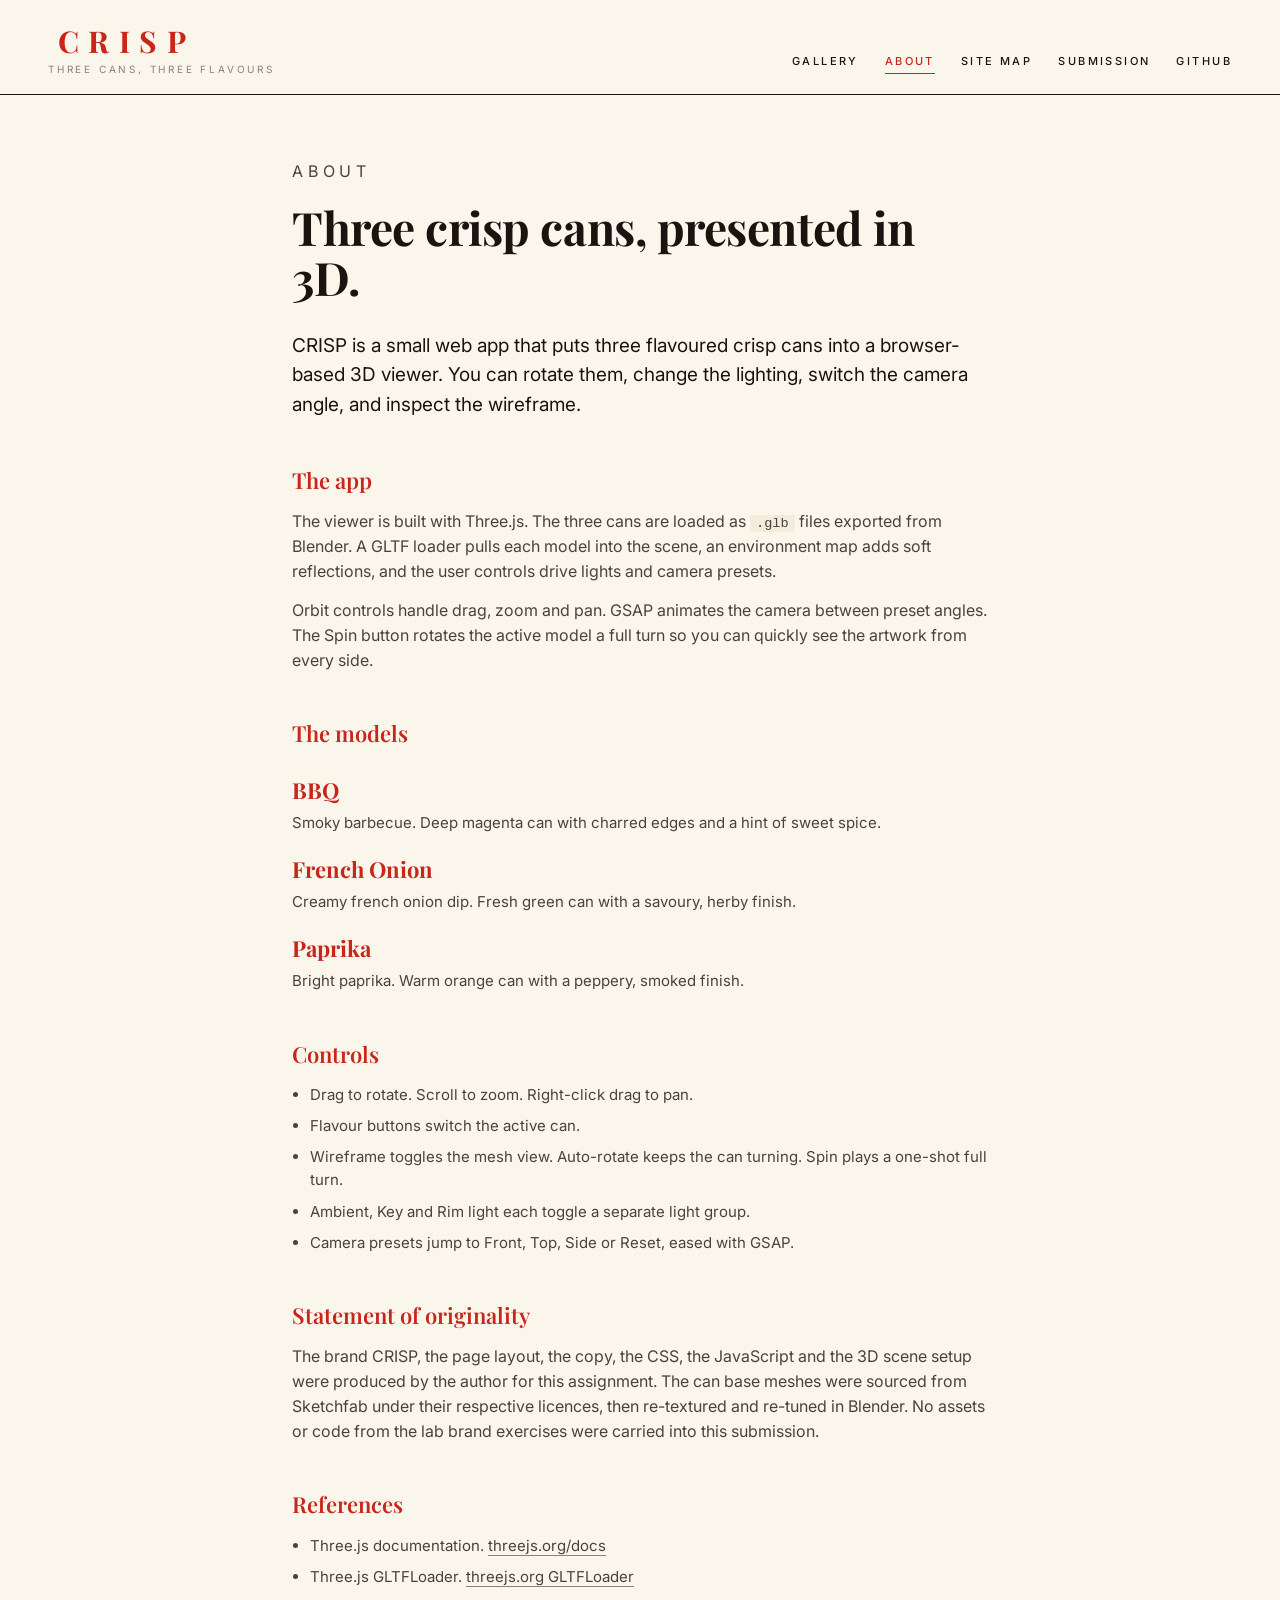
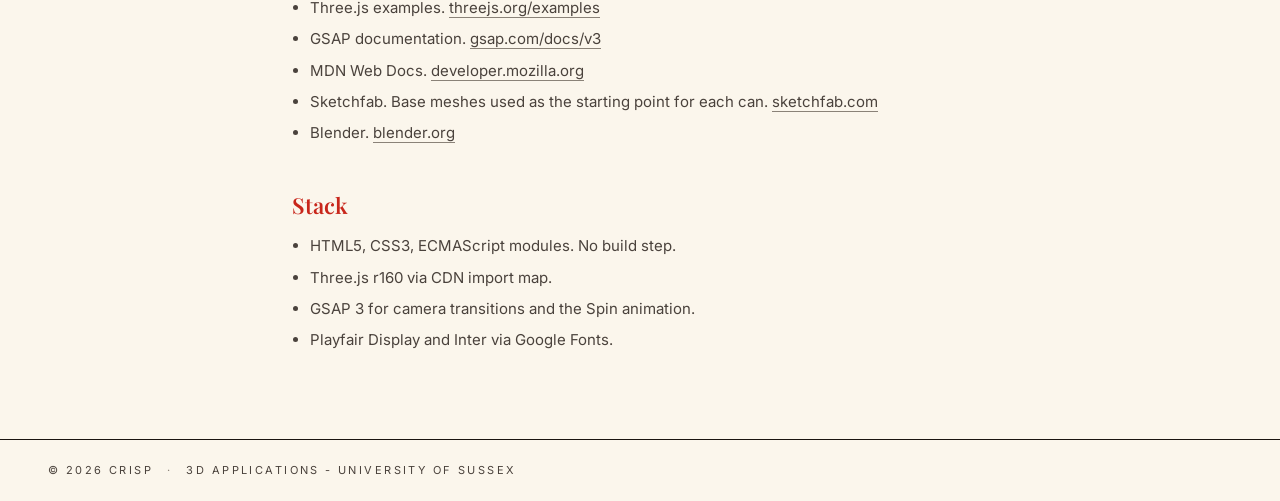
==== about.html @ ce74f546 "Initial commit" ====
<!doctype html>
<html lang="en">
<head>
  <meta charset="utf-8" />
  <meta name="viewport" content="width=device-width, initial-scale=1" />
  <title>About - CRISP</title>
  <link rel="preconnect" href="https://fonts.googleapis.com" />
  <link rel="preconnect" href="https://fonts.gstatic.com" crossorigin />
  <link href="https://fonts.googleapis.com/css2?family=Playfair+Display:wght@500;600;700;800&family=Inter:wght@300;400;500;600&display=swap" rel="stylesheet" />
  <link rel="stylesheet" href="css/style.css" />
</head>
<body>
  <header class="site-header">
    <a class="logo" href="index.html">
      <span class="logo-mark">CRISP</span>
      <span class="logo-strap">Three cans, three flavours</span>
    </a>
    <nav class="site-nav" aria-label="Primary">
      <a href="index.html">Gallery</a>
      <a href="about.html" class="is-active">About</a>
      <a href="sitemap.html">Site Map</a>
      <a href="submission.html">Submission</a>
      <a href="https://github.com/n70y/3DModel" target="_blank" rel="noopener">GitHub</a>
    </nav>
  </header>

  <main class="prose">
    <article>
      <p class="eyebrow">About</p>
      <h1>Three crisp cans, presented in 3D.</h1>
      <p class="lede">
        CRISP is a small web app that puts three flavoured crisp cans into a
        browser-based 3D viewer. You can rotate them, change the lighting,
        switch the camera angle, and inspect the wireframe.
      </p>

      <h2>The app</h2>
      <p>
        The viewer is built with Three.js. The three cans are loaded as
        <code>.glb</code> files exported from Blender. A GLTF loader pulls
        each model into the scene, an environment map adds soft reflections,
        and the user controls drive lights and camera presets.
      </p>
      <p>
        Orbit controls handle drag, zoom and pan. GSAP animates the camera
        between preset angles. The Spin button rotates the active model a
        full turn so you can quickly see the artwork from every side.
      </p>

      <h2>The models</h2>
      <dl class="model-list">
        <dt>BBQ</dt><dd>Smoky barbecue. Deep magenta can with charred edges and a hint of sweet spice.</dd>
        <dt>French Onion</dt><dd>Creamy french onion dip. Fresh green can with a savoury, herby finish.</dd>
        <dt>Paprika</dt><dd>Bright paprika. Warm orange can with a peppery, smoked finish.</dd>
      </dl>


      <h2>Controls</h2>
      <ul class="refs">
        <li>Drag to rotate. Scroll to zoom. Right-click drag to pan.</li>
        <li>Flavour buttons switch the active can.</li>
        <li>Wireframe toggles the mesh view. Auto-rotate keeps the can turning. Spin plays a one-shot full turn.</li>
        <li>Ambient, Key and Rim light each toggle a separate light group.</li>
        <li>Camera presets jump to Front, Top, Side or Reset, eased with GSAP.</li>
      </ul>

      <h2>Statement of originality</h2>
      <p>
        The brand CRISP, the page layout, the copy, the CSS, the JavaScript
        and the 3D scene setup were produced by the author for this
        assignment. The can base meshes were sourced from Sketchfab under
        their respective licences, then re-textured and re-tuned in Blender.
        No assets or code from the lab brand exercises were carried into
        this submission.
      </p>

      <h2>References</h2>
      <ul class="refs">
        <li>Three.js documentation. <a href="https://threejs.org/docs/" target="_blank" rel="noopener">threejs.org/docs</a></li>
        <li>Three.js GLTFLoader. <a href="https://threejs.org/docs/#examples/en/loaders/GLTFLoader" target="_blank" rel="noopener">threejs.org GLTFLoader</a></li>
        <li>Three.js examples. <a href="https://threejs.org/examples/" target="_blank" rel="noopener">threejs.org/examples</a></li>
        <li>GSAP documentation. <a href="https://gsap.com/docs/v3/" target="_blank" rel="noopener">gsap.com/docs/v3</a></li>
        <li>MDN Web Docs. <a href="https://developer.mozilla.org/" target="_blank" rel="noopener">developer.mozilla.org</a></li>
        <li>Sketchfab. Base meshes used as the starting point for each can. <a href="https://sketchfab.com/" target="_blank" rel="noopener">sketchfab.com</a></li>
        <li>Blender. <a href="https://www.blender.org/" target="_blank" rel="noopener">blender.org</a></li>
      </ul>

      <h2>Stack</h2>
      <ul class="refs">
        <li>HTML5, CSS3, ECMAScript modules. No build step.</li>
        <li>Three.js r160 via CDN import map.</li>
        <li>GSAP 3 for camera transitions and the Spin animation.</li>
        <li>Playfair Display and Inter via Google Fonts.</li>
      </ul>
    </article>
  </main>

  <footer class="site-footer">
    <span>&copy; 2026 CRISP</span>
    <span class="dot">&middot;</span>
    <span>3D Applications - University of Sussex</span>
  </footer>
</body>
</html>
---- css/style.css ----
:root {
  --ink: #1a1410;
  --ink-soft: #4a423c;
  --ink-faint: #8a8278;
  --paper: #fbf6ec;
  --paper-warm: #f3ecdc;
  --accent: #c8261b;
  --accent-soft: #e8a92a;
  --rule: #1a1410;
  --serif: "Playfair Display", "Times New Roman", Georgia, serif;
  --sans: "Inter", -apple-system, BlinkMacSystemFont, "Segoe UI", Helvetica, Arial, sans-serif;
}

* { box-sizing: border-box; }

html, body {
  margin: 0;
  padding: 0;
  background: var(--paper);
  color: var(--ink);
  font-family: var(--sans);
  font-size: 15px;
  line-height: 1.55;
  -webkit-font-smoothing: antialiased;
}

body {
  display: flex;
  flex-direction: column;
  min-height: 100vh;
}

a { color: inherit; text-decoration: none; }
a:hover { color: var(--accent); }

.site-header {
  display: flex;
  align-items: flex-end;
  justify-content: space-between;
  padding: 26px 48px 20px;
  border-bottom: 1px solid var(--rule);
  background: var(--paper);
}

.logo { display: flex; flex-direction: column; line-height: 1; }
.logo-mark {
  font-family: var(--serif);
  font-size: 30px;
  font-weight: 700;
  letter-spacing: 0.32em;
  text-indent: 0.32em;
  color: var(--accent);
}
.logo-strap {
  margin-top: 8px;
  font-size: 10px;
  text-transform: uppercase;
  letter-spacing: 0.28em;
  color: var(--ink-faint);
}

.site-nav {
  display: flex;
  gap: 26px;
  font-size: 11px;
  text-transform: uppercase;
  letter-spacing: 0.22em;
  font-weight: 500;
}
.site-nav a {
  padding-bottom: 3px;
  border-bottom: 1px solid transparent;
  transition: border-color 0.2s, color 0.2s;
}
.site-nav a:hover { color: var(--accent); border-bottom-color: var(--accent); }
.site-nav a.is-active { color: var(--accent); border-bottom-color: var(--accent); }

.site-footer {
  margin-top: auto;
  padding: 22px 48px;
  border-top: 1px solid var(--rule);
  font-size: 11px;
  text-transform: uppercase;
  letter-spacing: 0.22em;
  color: var(--ink-soft);
  display: flex;
  gap: 14px;
  align-items: center;
  background: var(--paper);
}
.site-footer .dot { color: var(--ink-faint); }

.stage {
  flex: 1;
  display: grid;
  grid-template-columns: 1fr 380px;
  min-height: 0;
}

.viewer {
  position: relative;
  border-right: 1px solid var(--rule);
  background:
    radial-gradient(ellipse 70% 55% at 50% 60%, #fff6e0 0%, var(--paper-warm) 55%, var(--paper) 100%);
  overflow: hidden;
  transition: background 0.4s ease;
}
body.is-wireframe .viewer {
  background:
    radial-gradient(ellipse 70% 55% at 50% 60%, #fffaf0 0%, #ece2cc 55%, #fbf6ec 100%);
}

.canvas-host {
  position: absolute;
  inset: 0;
}
.canvas-host canvas {
  display: block;
  width: 100% !important;
  height: 100% !important;
}

.viewer-hint {
  position: absolute;
  bottom: 18px;
  left: 24px;
  margin: 0;
  font-size: 10px;
  text-transform: uppercase;
  letter-spacing: 0.22em;
  color: var(--ink-faint);
}

.loading {
  position: absolute;
  inset: 0;
  display: grid;
  place-items: center;
  font-size: 11px;
  text-transform: uppercase;
  letter-spacing: 0.28em;
  color: var(--ink-faint);
  pointer-events: none;
  transition: opacity 0.35s ease;
}
.loading.is-hidden { opacity: 0; }

.panel {
  padding: 36px 36px 36px 40px;
  display: flex;
  flex-direction: column;
  gap: 26px;
  overflow-y: auto;
  background: var(--paper);
}

.eyebrow {
  margin: 0;
  font-size: 10px;
  text-transform: uppercase;
  letter-spacing: 0.3em;
  color: var(--ink-faint);
}

.model-name {
  font-family: var(--serif);
  font-weight: 700;
  font-size: 52px;
  line-height: 1;
  margin: 10px 0 12px;
  letter-spacing: -0.005em;
  color: var(--accent);
}
.model-desc {
  margin: 0 0 4px;
  font-size: 14px;
  color: var(--ink-soft);
  max-width: 32ch;
}

.control-group { display: flex; flex-direction: column; gap: 10px; }
.control-title {
  margin: 0;
  font-size: 10px;
  text-transform: uppercase;
  letter-spacing: 0.28em;
  color: var(--ink-faint);
  font-weight: 600;
}

.model-select {
  display: flex;
  gap: 0;
  border: 1px solid var(--ink);
  border-radius: 2px;
  overflow: hidden;
}
.select-btn {
  flex: 1;
  padding: 11px 8px;
  background: transparent;
  border: none;
  border-right: 1px solid var(--ink);
  font-family: var(--serif);
  font-size: 16px;
  font-weight: 600;
  letter-spacing: 0.04em;
  cursor: pointer;
  color: var(--ink);
  transition: background 0.2s, color 0.2s;
}
.select-btn:last-child { border-right: none; }
.select-btn:hover { background: var(--accent-soft); color: var(--ink); }
.select-btn.is-active { background: var(--accent); color: var(--paper); }

.control-row { display: flex; flex-wrap: wrap; gap: 6px; }
.ctrl-btn {
  flex: 1 1 auto;
  min-width: 0;
  padding: 9px 12px;
  background: transparent;
  border: 1px solid var(--ink);
  border-radius: 2px;
  font-family: var(--sans);
  font-size: 11px;
  font-weight: 500;
  text-transform: uppercase;
  letter-spacing: 0.18em;
  cursor: pointer;
  color: var(--ink);
  transition: background 0.18s, color 0.18s, border-color 0.18s;
}
.ctrl-btn:hover { background: var(--ink); color: var(--paper); }
.ctrl-btn.is-active { background: var(--accent); border-color: var(--accent); color: var(--paper); }

.prose {
  max-width: 760px;
  margin: 0 auto;
  padding: 64px 32px 80px;
}
.prose article > p.eyebrow { margin-bottom: 18px; }
.prose h1 {
  font-family: var(--serif);
  font-weight: 700;
  font-size: 46px;
  line-height: 1.1;
  letter-spacing: -0.01em;
  margin: 0 0 28px;
  color: var(--ink);
}
.prose h2 {
  font-family: var(--serif);
  font-weight: 600;
  font-size: 22px;
  margin: 44px 0 12px;
  color: var(--accent);
}
.prose p { margin: 0 0 14px; font-size: 16px; color: var(--ink-soft); }
.prose p.lede { font-size: 19px; color: var(--ink); margin-bottom: 30px; }
.prose code {
  font-family: ui-monospace, SFMono-Regular, Menlo, Consolas, monospace;
  font-size: 0.85em;
  background: var(--paper-warm);
  padding: 1px 6px;
  border-radius: 2px;
}
.prose a { border-bottom: 1px solid var(--ink-faint); }
.prose a:hover { border-bottom-color: var(--accent); }

.model-list { margin: 22px 0 0; }
.model-list dt {
  font-family: var(--serif);
  font-size: 22px;
  font-weight: 700;
  margin-top: 18px;
  color: var(--accent);
}
.model-list dd { margin: 4px 0 0; color: var(--ink-soft); }

.refs { padding-left: 18px; margin: 0; }
.refs li { margin-bottom: 8px; color: var(--ink-soft); }

.sitemap { padding-left: 18px; }
.sitemap li { margin-bottom: 22px; }
.sitemap li > a {
  font-family: var(--serif);
  font-size: 22px;
  font-weight: 600;
  border-bottom: none;
  color: var(--accent);
}
.sitemap li > p { margin: 4px 0 0; color: var(--ink-soft); }

.submission-meta {
  display: grid;
  grid-template-columns: 180px 1fr;
  gap: 12px 24px;
  margin: 30px 0 12px;
  padding: 24px 0;
  border-top: 1px solid var(--ink);
  border-bottom: 1px solid var(--ink);
}
.submission-meta dt {
  font-size: 11px;
  text-transform: uppercase;
  letter-spacing: 0.22em;
  color: var(--ink-faint);
  padding-top: 3px;
}
.submission-meta dd { margin: 0; color: var(--ink); }

@media (max-width: 900px) {
  .site-header { padding: 18px 22px 14px; flex-direction: column; align-items: flex-start; gap: 14px; }
  .site-nav { flex-wrap: wrap; gap: 14px; }
  .site-footer { padding: 18px 22px; flex-wrap: wrap; }
  .stage { grid-template-columns: 1fr; }
  .viewer { border-right: none; border-bottom: 1px solid var(--ink); min-height: 58vh; }
  .panel { padding: 28px 22px; }
  .model-name { font-size: 42px; }
  .prose { padding: 44px 22px 64px; }
  .prose h1 { font-size: 34px; }
  .submission-meta { grid-template-columns: 1fr; gap: 4px 0; }
  .submission-meta dt { padding-top: 14px; }
}
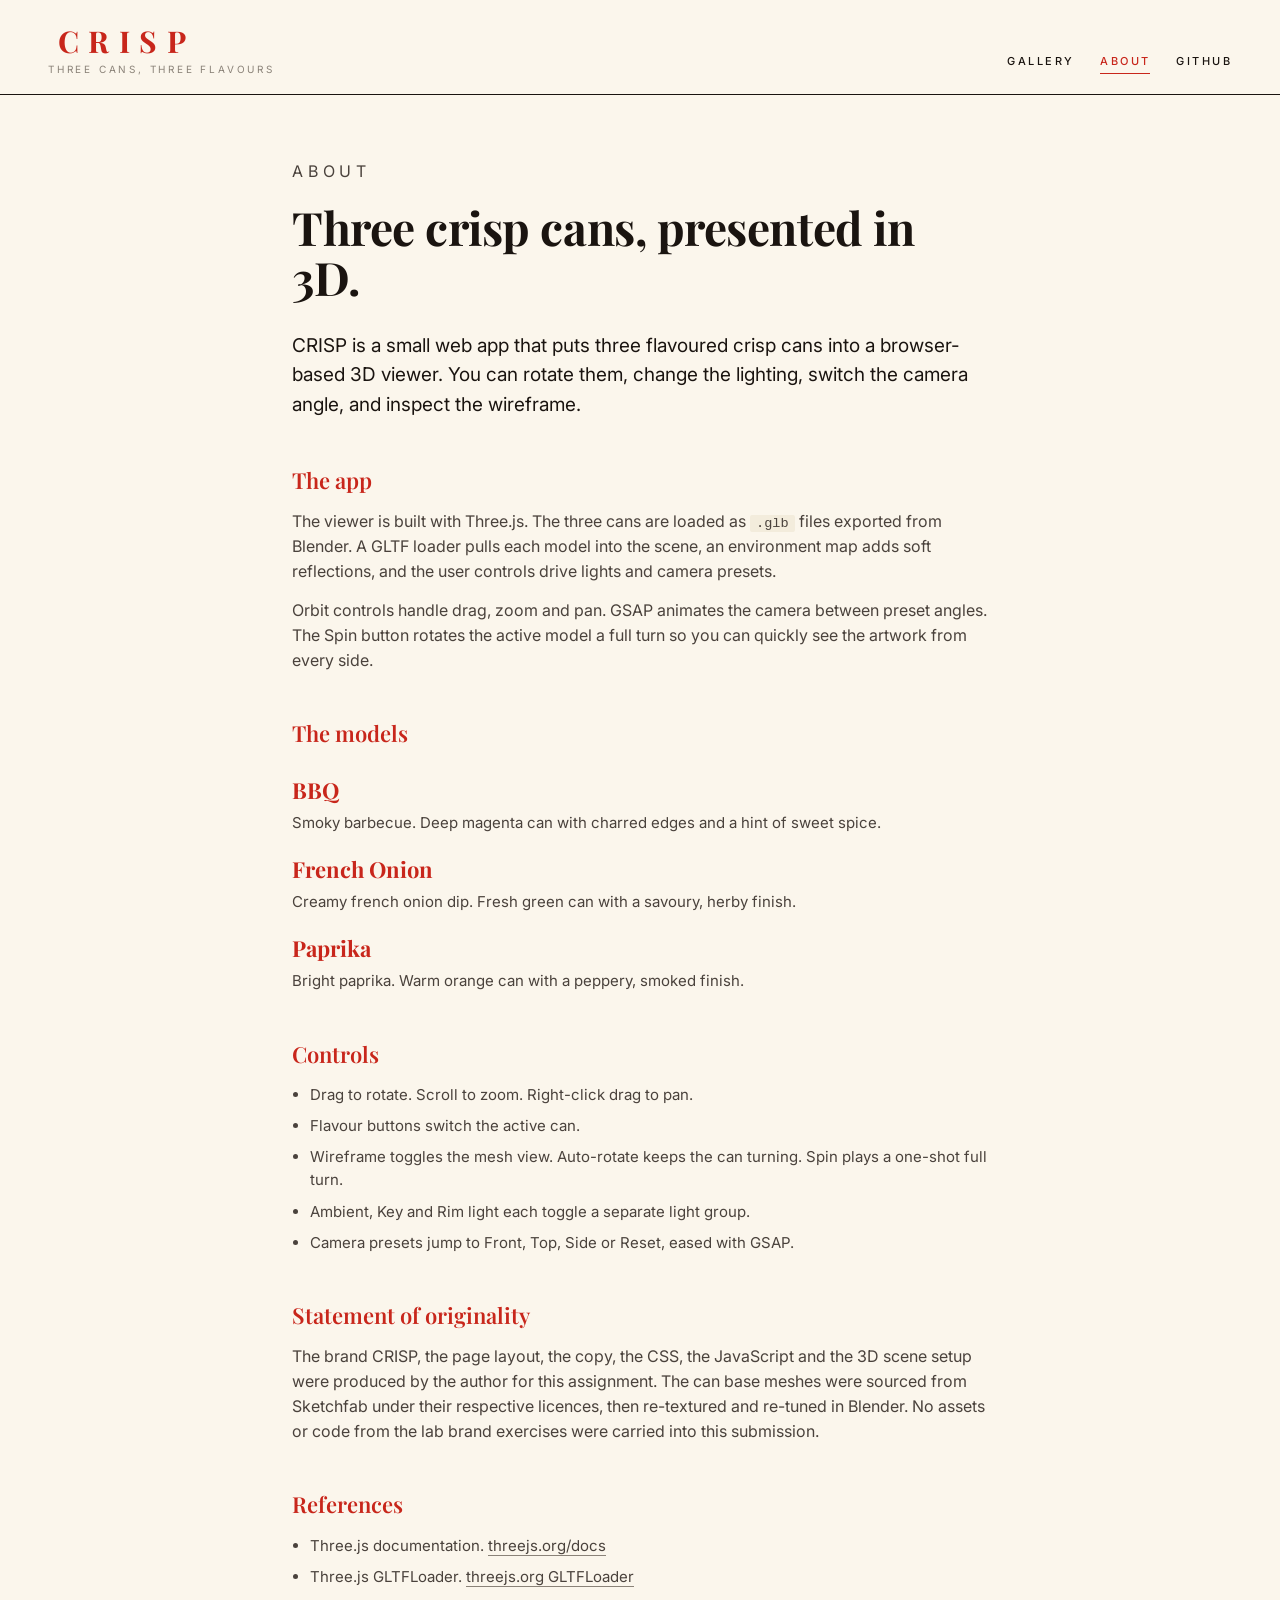
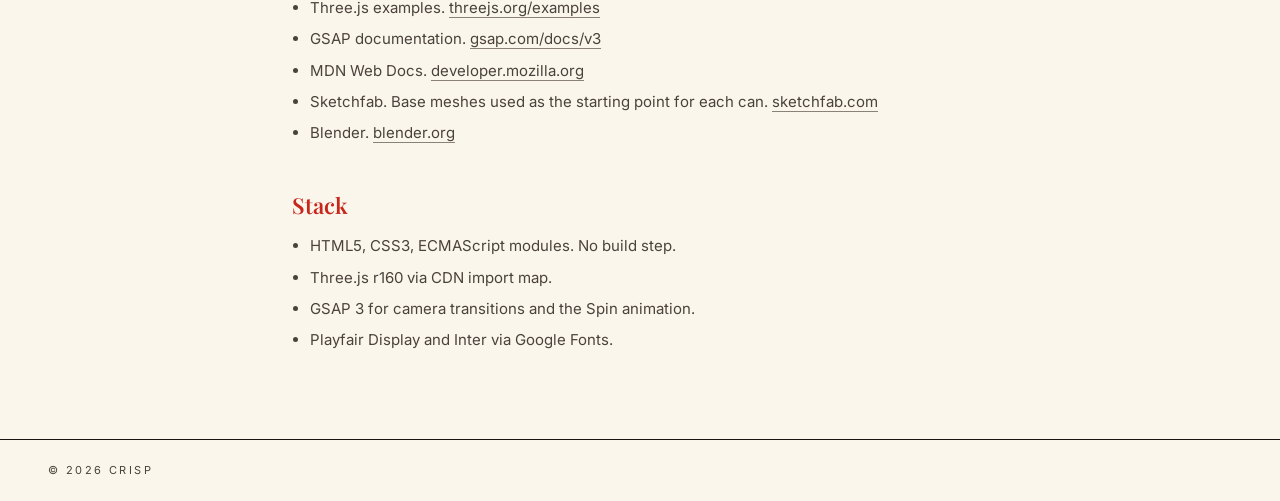
==== commit e01921fc: "Refractor done" ====
--- a/about.html
+++ b/about.html
@@ -18,9 +18,7 @@
     <nav class="site-nav" aria-label="Primary">
       <a href="index.html">Gallery</a>
       <a href="about.html" class="is-active">About</a>
-      <a href="sitemap.html">Site Map</a>
-      <a href="submission.html">Submission</a>
-      <a href="https://github.com/n70y/3DModel" target="_blank" rel="noopener">GitHub</a>
+      <a href="https://github.com/vinitrajsingh/Pringles-3D-Model" target="_blank" rel="noopener">GitHub</a>
     </nav>
   </header>
 
@@ -97,8 +95,6 @@
 
   <footer class="site-footer">
     <span>&copy; 2026 CRISP</span>
-    <span class="dot">&middot;</span>
-    <span>3D Applications - University of Sussex</span>
   </footer>
 </body>
 </html>
